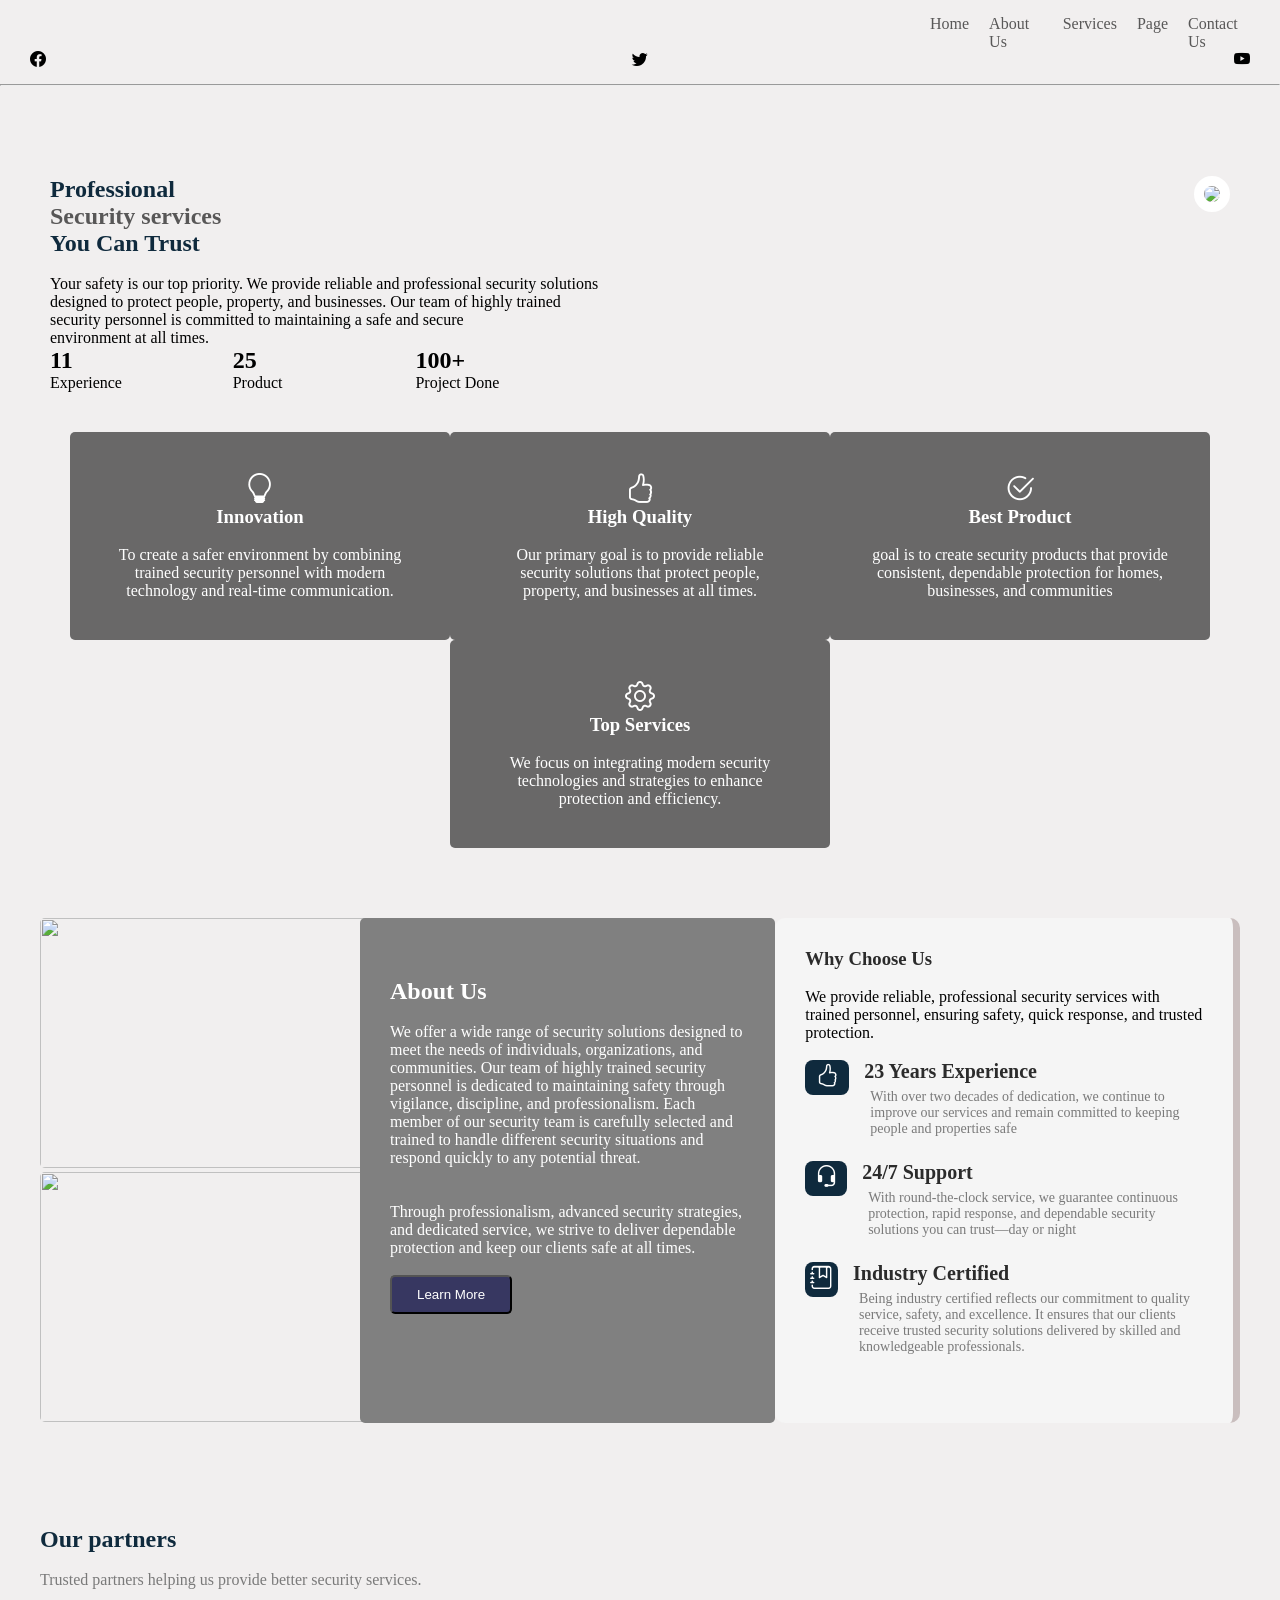
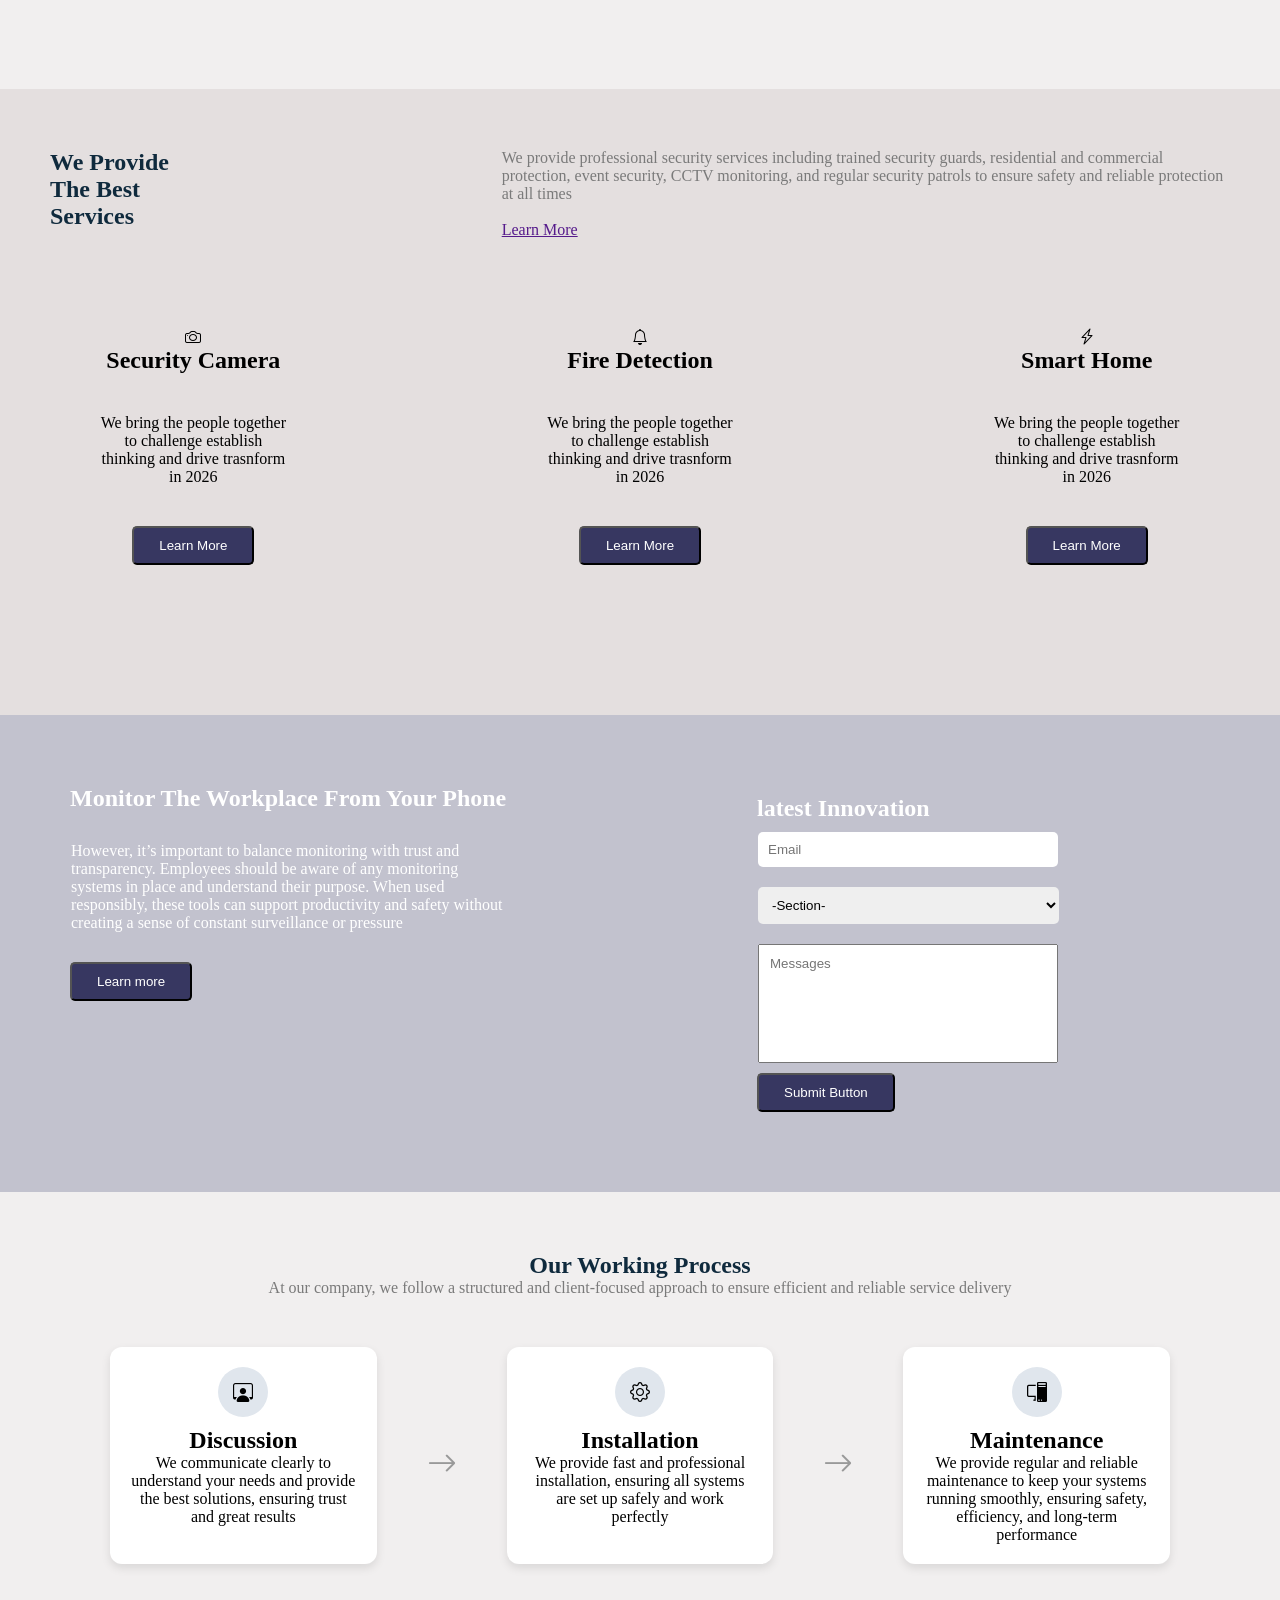
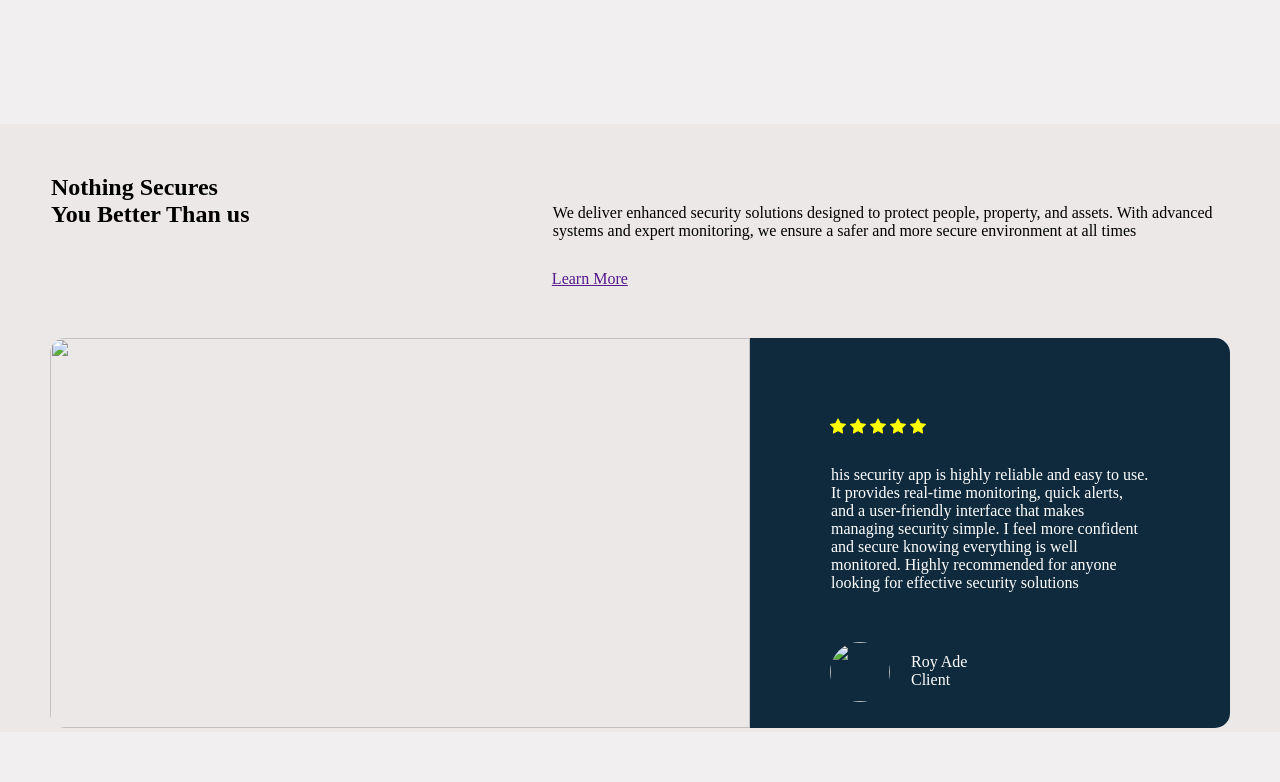
==== index.html @ c4b36328 "Rename security.html to index.html" ====
<!DOCTYPE html>
<html>
    <head>
        <title>security service</title>
        <link rel="stylesheet" href="security.css">
        <link rel="stylesheet" href="https://cdn.jsdelivr.net/npm/bootstrap-icons@1.13.1/font/bootstrap-icons.min.css">
    </head>
    <body>
        <header>
            <nav>
                <ul>
                    <li><a href="#">Home</a></li>
                    <li><a href="#about">About Us</a></li>
                    <li><a href="#services">Services</a></li>
                    <li><a href="#page">Page</a></li>
                    <li><a href="#contact">Contact Us </a></li>
                </ul>
                <!-- logo -->
                    <i class="bi bi-facebook"></i>
                    <i class="bi bi-twitter"></i>
                    <i class="bi bi-youtube"></i>
            </nav>
        </header>
        <hr>

        <section class="pro">
            <div class="demo">
                <h1 class="tec">Professional</h1>
                <h1 class="sec">Security services</h1>
                <h1 class="tec">You Can Trust </h1><br>
                <p>Your safety is our top priority. We provide reliable and professional security solutions<br> designed to protect people, property, and businesses. Our team of highly trained <br>security personnel is committed to maintaining a safe and secure <br>environment at all times.
                </p>
                <div class="grid">
                    <h2>11</h2>
                    <h2>25</h2>
                    <h2> 100+</h2>
                    <P>Experience</P>
                    <P>Product</P>
                    <p>Project Done</p>
                </div>
            </div>
            <div>
                <img src="photo1.jpeg" width="250" class="photo">
            </div>
        </section>

        <section>
            <div class="cards">
                <div class="card">
                    <i class="bi bi-lightbulb"></i><br>
                    <h3>Innovation</h3><br>
                    <p>To create a safer environment by combining trained security personnel with modern technology and real-time communication.</p>
                </div>

                <div class="card">
                    <i class="bi bi-hand-thumbs-up"></i><br>
                    <h3>High Quality</h3><br>
                    <p>Our primary goal is to provide reliable security solutions that protect people, property, and businesses at all times.</p>
                </div>

                <div class="card">
                    <i class="bi bi-check2-circle"></i><br>
                    <h3>Best Product</h3><br>
                    <p>goal is to create security products that provide consistent, dependable protection for homes, businesses, and communities
                    </p>
                </div>

                <div class="card">
                    <i class="bi bi-gear"></i><br>
                    <h3>Top Services</h3><br>
                    <p>We focus on integrating modern security technologies and strategies to enhance protection and efficiency.</p>
                </div>
            </div>
        </section>
        
        <!-- ABOUT US -->
        <section>
            <div class="demo1">
                <div id="demo2">
                    <img src="cctv2.jfif" width="400" class="demo3">
                    <img src="cctv1.jfif" width="400" class="demo3">
                </div>

                <div id="about" class="demo2">
                    <div id="demo2">
                        <h1>About Us</h1><br>
                        <p>
                        We offer a wide range of security solutions designed to meet the needs of individuals, organizations, and communities. Our team of highly trained security personnel is dedicated to maintaining safety through vigilance, discipline, and professionalism. Each member of our security team is carefully selected and trained to handle different security situations and respond quickly to any potential threat.</p><br><br>
                        <p>Through professionalism, advanced security strategies, and dedicated service, we strive to deliver dependable protection and keep our clients safe at all times.</p>
                        <br>
                        <button class="but">Learn More</button>
                    </div>
                </div>
                <div class="demo4">
                    <h3>Why Choose Us</h3><br>
                    <p>We provide reliable, professional security services with trained personnel, ensuring safety, quick response, and trusted protection.
                    </p><br>

                    <div class="inc">
                        <i class="bi bi-hand-thumbs-up" ></i>
                        <div>
                            <h3>23 Years Experience</h3>
                            <p>With over two decades of dedication, we continue to improve our services and remain committed to keeping people and properties safe</p>
                        </div>
                    </div><br>

                    <div class="inc">
                        <i class="bi bi-headset"></i>
                        <div>
                            <h3>24/7 Support</h3>
                            <p>With round-the-clock service, we guarantee continuous protection, rapid response, and dependable security solutions you can trust—day or night</p>
                        </div>
                    </div><br>

                    <div class="inc">
                        <i class="bi bi-journal-bookmark"></i>
                        <div>
                            <h3>Industry Certified</h3>
                            <p>Being industry certified reflects our commitment to quality service, safety, and excellence. It ensures that our clients receive trusted security solutions delivered by skilled and knowledgeable professionals.</p>
                        </div>
                    </div>
                </div>
                </div>
            </div>
        </section>

        <section>
                <div class="gre">
                    <h2 class="tec">Our partners</h2><br>
                    <p>Trusted partners helping us provide better security services.</p>
                </div>
        </section>

         <!-- THE BEST SERVICE -->
        <section class="phe" id="services">
            <div class="non">
                <div class="phy">
                    <h1>We Provide The Best Services</h1>
                </div>
                <div class="phy">
                    <p>We provide professional security services including trained security guards, residential and commercial protection, event security, CCTV monitoring, and regular security patrols to ensure safety and reliable protection at all times<br><br>
                    <a href="">Learn More </a>
                    </p>
                </div>
            </div>
            <div class="the">
                <div class="demo6">
                    <i class="bi bi-camera"></i><br>
                    <h2>Security Camera</h2>
                    <p>We bring the people together to challenge establish thinking and drive trasnform in 2026</p>
                    <button class="but">Learn More</button>
                </div>
                <div class="demo6">
                    <i class="bi bi-bell"></i><br>
                    <h2>Fire Detection</h2>
                    <p>We bring the people together to challenge establish thinking and drive trasnform in 2026</p>
                    <button class="but">Learn More</button>
                </div>
                <div class="demo6">
                    <i class="bi bi-lightning-charge"></i><br>
                    <h2>Smart Home</h2>
                    <p>We bring the people together to challenge establish thinking and drive trasnform in 2026</p>
                    <button class="but">Learn More</button>
                </div>
            </div>
        </section>

        <section>
            <div class="femu">
                <div class="femu2">
                    <h1>Monitor The Workplace From Your Phone</h1>
                    <p>However, it’s important to balance monitoring with trust and transparency. Employees should be aware of any monitoring systems in place and understand their purpose. When used responsibly, these tools can support productivity and safety without creating a sense of constant surveillance or pressure</p>
                    <button class="but">Learn more</button>
                </div>
                <div class="inno">
                    <h1>latest Innovation</h1>
                    <input type="email" placeholder="Email" class="email"><br>
                    <select class="select">
                        <option value="">-Section-</option>
                        <option>night vision technology</option>
                        <option>AI integration</option>
                        <option>edge computing</option>
                    </select><br>
                    <input type="text" placeholder="Messages" class="femu1"><br>
                    <button class="but">Submit Button</button>
                </div>
            </div>
        </section>

        <section class="est">
            
            <div class="ces">
            <h1>Our Working Process</h1>
            <p>At our company, we follow a structured and client-focused approach to ensure efficient and reliable service delivery</p>
            </div>

            <div class="dis">

                <div class="go">
                    <i class="bi bi-person-workspace"></i>
                    <h2>Discussion</h2>
                    <p>We communicate clearly to understand your needs and provide the best solutions, ensuring trust and great results</p>
                </div>
                    
                <div class="arrow"><i class="bi bi-arrow-right"></i></div>

                <div class="go">
                    <i class="bi bi-gear"></i>
                    <h2>Installation</h2>
                    <p>We provide fast and professional installation, ensuring all systems are set up safely and work perfectly</p>
                </div>

                <div class="arrow"><i class="bi bi-arrow-right"></i></div>

                <div class="go">
                    <i class="bi bi-pc-display"></i>
                    <h2>Maintenance</h2>
                    <p>We provide regular and reliable maintenance to keep your systems running smoothly, ensuring safety, efficiency, and long-term performance</p>
                </div>
            </div>
        </section>
        
        <!-- secures better than us -->
        <section class="cols">
            <div class="col">
                <div class="ari">
                    <div>
                        <h1>Nothing Secures You Better Than us</h1>
                    </div>
                    <div>
                        <p>We deliver enhanced security solutions designed to protect people, property, and assets. With advanced systems and expert monitoring, we ensure a safer and more secure environment at all times</p> 
                        <a href="">Learn More </a>
                    </div>
                </div>
                <div class="rev">
                    <div>
                        <img src="downloads1.jfif" class="cus">
                    </div>
                    <div class="pan">
                        <ul>
                            <i class="bi bi-star-fill"></i>
                            <i class="bi bi-star-fill"></i>
                            <i class="bi bi-star-fill"></i>
                            <i class="bi bi-star-fill"></i>
                            <i class="bi bi-star-fill"></i>
                        </ul>
                        <p>his security app is highly reliable and easy to use. It provides real-time monitoring, quick alerts, and a user-friendly interface that makes managing security simple. I feel more confident and secure knowing everything is well monitored. Highly recommended for anyone looking for effective security solutions</p>
                        <div class="pom">
                            <div class="pum">
                                <img src="download.jfif" class="pon">
                                <p>Roy Ade<br>Client</p>
                            </div>
                        </div>
                    </div>
                </div>
            </div>
        </section>

        <!-- solution  -->
        <section>
            
        </section>
    </body>
</html>
---- security.css ----
* {
    padding: 0;
    margin: 0;
    box-sizing: border-box;
}

body {
    background-color: rgb(241, 239, 239);
    color: #000;
}

header {
    padding: 15px 30px;
}

nav {
    display: flex;
    justify-content: space-between;
    flex-wrap: wrap;
}

nav ul {
    padding-left: 900px;
    list-style: none;
    display: flex;
    gap: 20px;
}

nav ul li a {
    color: rgb(88, 87, 87);
    text-decoration: none;
    font-weight: 500;
}

nav ul li a:hover {
    text-decoration: underline;
}

.pro {
    padding: 90px 50px;
    display: flex;
    justify-content: space-between;
}

.sec {
    color: rgb(88, 87, 87);
}

.tec {
    color: #0f2a3d;
}

.photo {
    border-radius: 140px;
    border: 10px solid white;
}

.cloud {
    color: rgb(88, 87, 87);
}

.grid {
    display: grid;
    grid-template-columns: 1fr 1fr 1fr;
}

.cards {
    display: flex;
    justify-content: center;
    flex-wrap: wrap;
    margin-top: -50px;
}

.card {
    text-align: center;
    background: rgb(105, 104, 104);
    padding: 40px;
    width: 380px;
    color: white;
    border-radius: 5px;
}

.card i {
    font-size: 30px;
}

.card:hover {
    background: rgb(55, 55, 97);
    transform: scale(1.1);
    border-radius: 10px;
}

.demo1 {
    margin: 70px 40px;
    display: flex;

}

.demo2:hover {
    background: rgb(105, 104, 104);
    transform: scale(1.1);
    border-radius: 17px;
}

.demo2 {
    padding: 60px 30px;
    width: 800px;
    background: gray;
    color: white;
    border-radius: 5px;
    height: 505px;
}

.but {
    padding: 10px 25px;
    border-radius: 5px;
    color: white;
    background: rgb(55, 55, 97);
}

.demo3 {
    border-radius: 5px;
    height: 250px;
    margin-right: -80px;

}

.demo4 {
    border-right: 7px solid rgb(201, 190, 190);
    border-radius: 10px;
    padding: 30px;
    background: whitesmoke;
    height: 505PX;
}

.demo4 h3 {
    color: #2b2b2b;
}

.demo4:hover {
    transform: scale(1.1);
}

.inc {
    display: flex;
    align-items: flex-start;
    gap: 15px;
    max-width: 400px;
}

.inc i {
    width: 90px;
    height: 35px;
    background: #0f2a3d;
    color: white;
    display: flex;
    text-align: center;
    justify-content: center;
    border-radius: 8px;
    font-size: 23px;
    padding: 4px;
}

.inc h3 {
    margin: 0;
    font-size: 20px;
    font-weight: 600;
    color: #2b2b2b;
}

.inc p {
    margin: 6px;
    font-size: 14px;
    color: #7a7a7a;
}

.gre {
    margin: 100px 40px;
}

.gre p {
    color: #7a7a7a;
}

.phe {
    background: rgb(228, 223, 223);
    padding: 60px 50px;
}

.non {
    display: flex;
    gap: 300px;
}

.the {
    display: flex;
    justify-content: center;
    gap: 200px;
    margin: 20px;
}

.phy p {
    color: #7a7a7a;
}

.phy h1 {
    color: #0f2a3d;
}

.demo6 p {
    padding: 40px 30px;
}

.demo6 {
    padding: 70px 0px;
    text-align: center;
    width: 310px;
}

.demo6:hover {
    background: rgb(105, 104, 104);
    color: white;
    border-radius: 160px;
    border: white solid 5px;

}

.femu {
    display: flex;
    background: rgb(194, 194, 206);
    padding: 20px;
}

.femu h1 {
    color: white;
}

.femu p {
    color: white;
    margin: 30px 1px;
}

.femu1 {
    width: 300px;
    margin: 10px 1px;
    padding: 10px;
    padding-bottom: 90px;
}

.femu2 {
    padding: 50px;
}

.email {
    width: 300px;
    padding: 10px;
    border-radius: 5px;
    border: white 2px;
    margin: 10px 1px;

}

.select {
    padding: 10px;
    padding-right: 136px;
    border-radius: 5px;
    border: white 2px;
    margin: 10px 1px;
}

.inno {
    margin: 60px 200px;
}

.opt {
    text-align: center;
}

.ces {
    text-align: center;
}

.ces h1 {
    color: #0f2a3d;
}

.ces p {
    color: #7a7a7a;
}

.est {
    padding: 60px;
}

.dis {
    display: flex;
    text-align: center;
    justify-content: center;
}

.go {
    margin: 50px;
    padding: 20px;
    background: #ffffff;
    width: 300px;
    border-radius: 12px;
    box-shadow: 0 4px 10px rgb(0, 0, 0, 0.1);
    transition: 0.3s;
    text-align: center;
}

.go i {
    width: 50px;
    height: 50px;
    margin: 0 auto 10px;
    background: #e0e6ed;
    border-radius: 50%;
    display: flex;
    align-items: center;
    justify-content: center;
    font-size: 20px;
}

.arrow {
    margin-top: 150px;
    font-size: 30px;
    color: #999;
}

/* secures better than us */
.cols{
    background: rgb(236, 232, 232);
}
.ari {
    display: flex;
    gap: 300px;
    padding: 50px 1px;
}

.cus {
    height: 390px;
    width: 700px;
    border-top-left-radius: 15px;
    border-bottom-left-radius: 15px;
}

.col {
    margin: 50px;
}

.col p {
    margin: 30px 1px;
}

.rev {
    display: flex;
}

.pan {
    padding: 80px;
    background: #0f2a3d;
    color: white;
    height: 390px;
    border-top-right-radius: 15px;
    border-bottom-right-radius: 15px;
}

.pan i {
    color: yellow;
}

.pon {
    height: 60px;
    width: 60px;
    border-radius: 50%;
    margin-top: 20px;
}

.pom {
    display: flex;
}

.pum {
    display: flex;
}
.pum p{
    padding: 1px 20px;
}
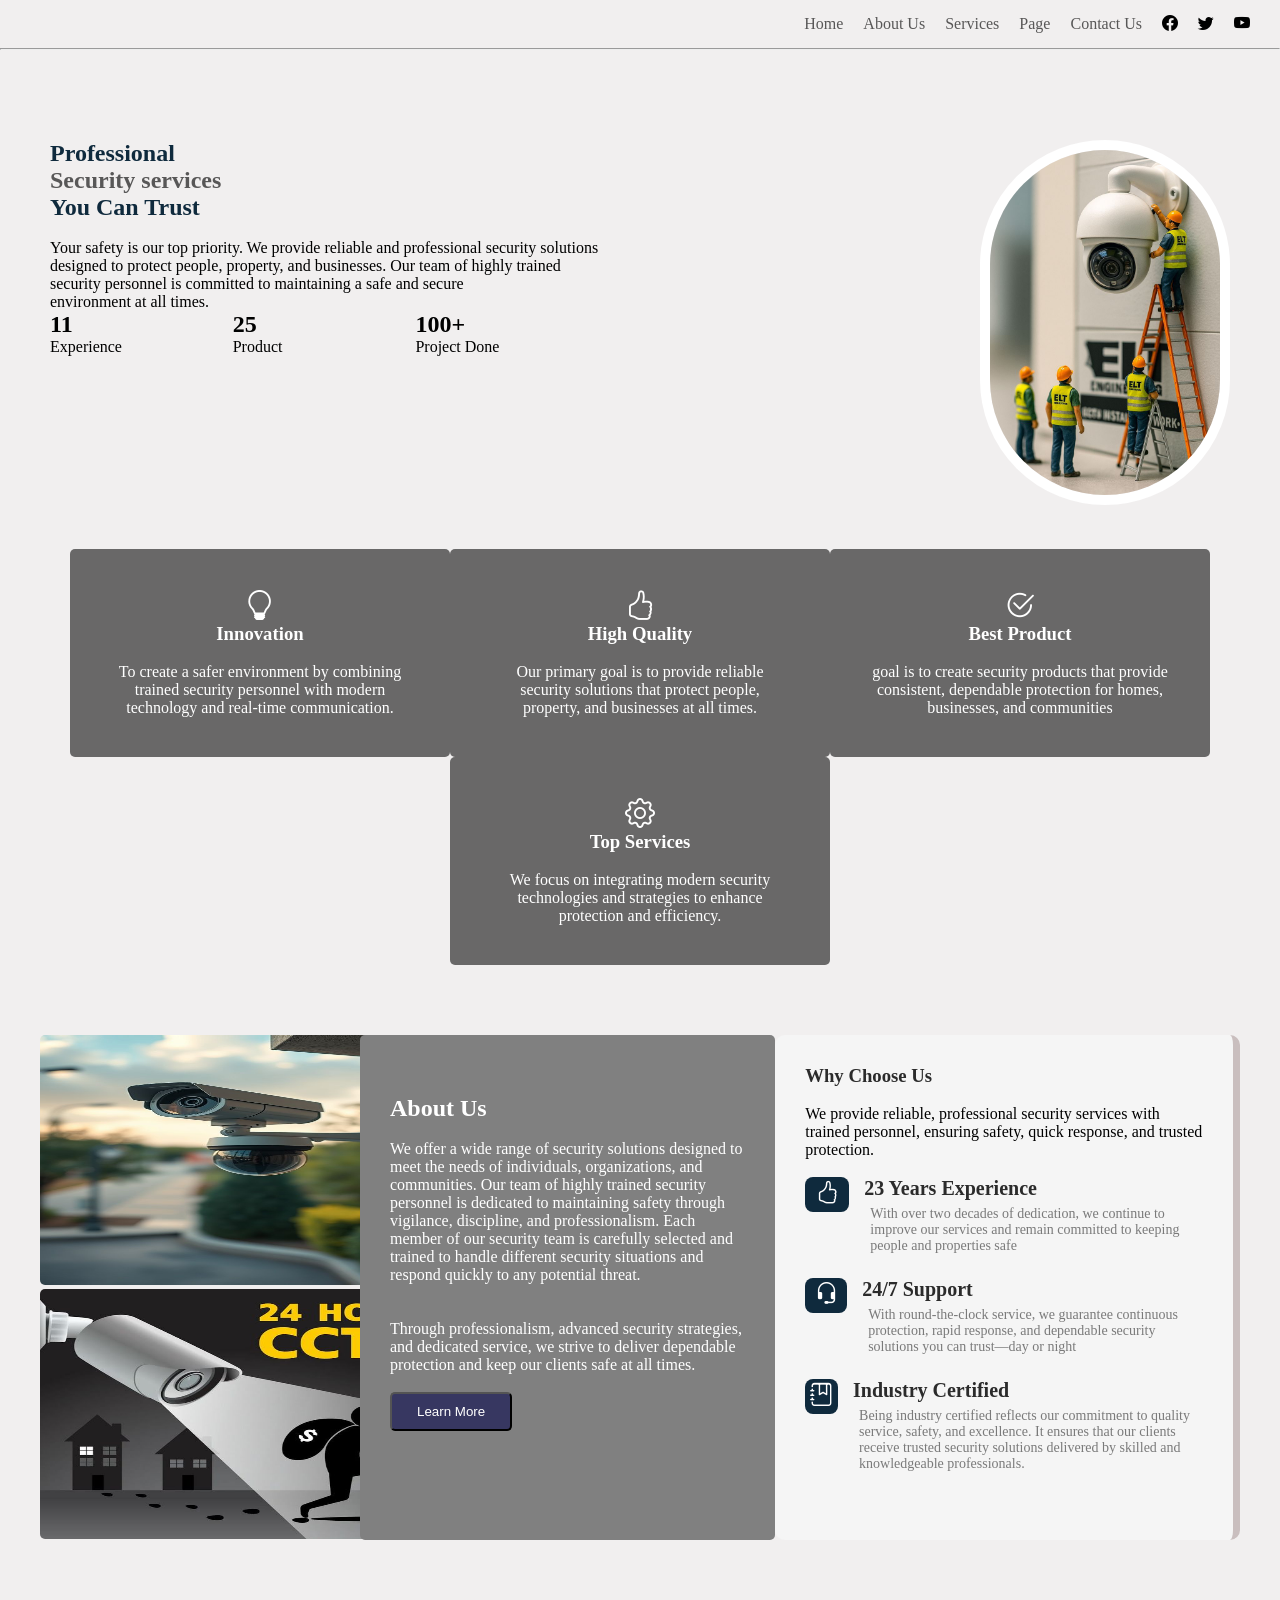
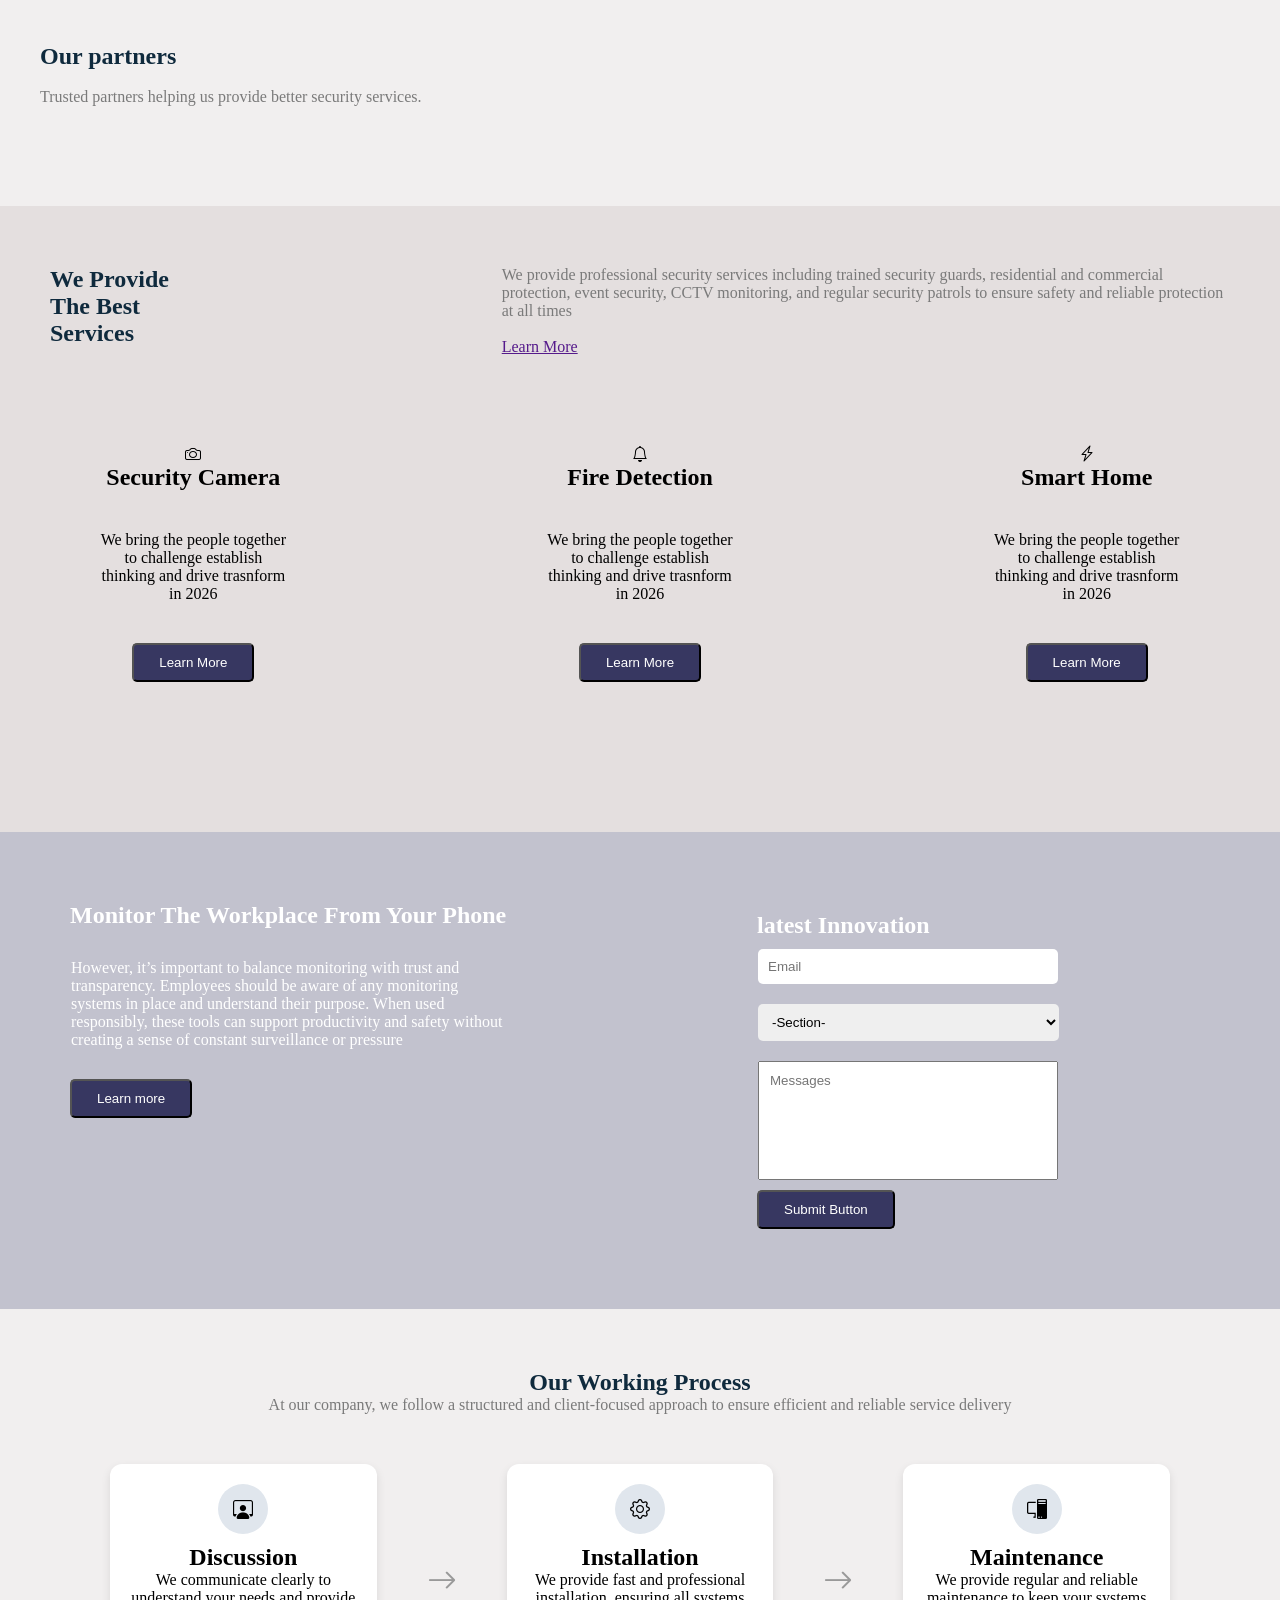
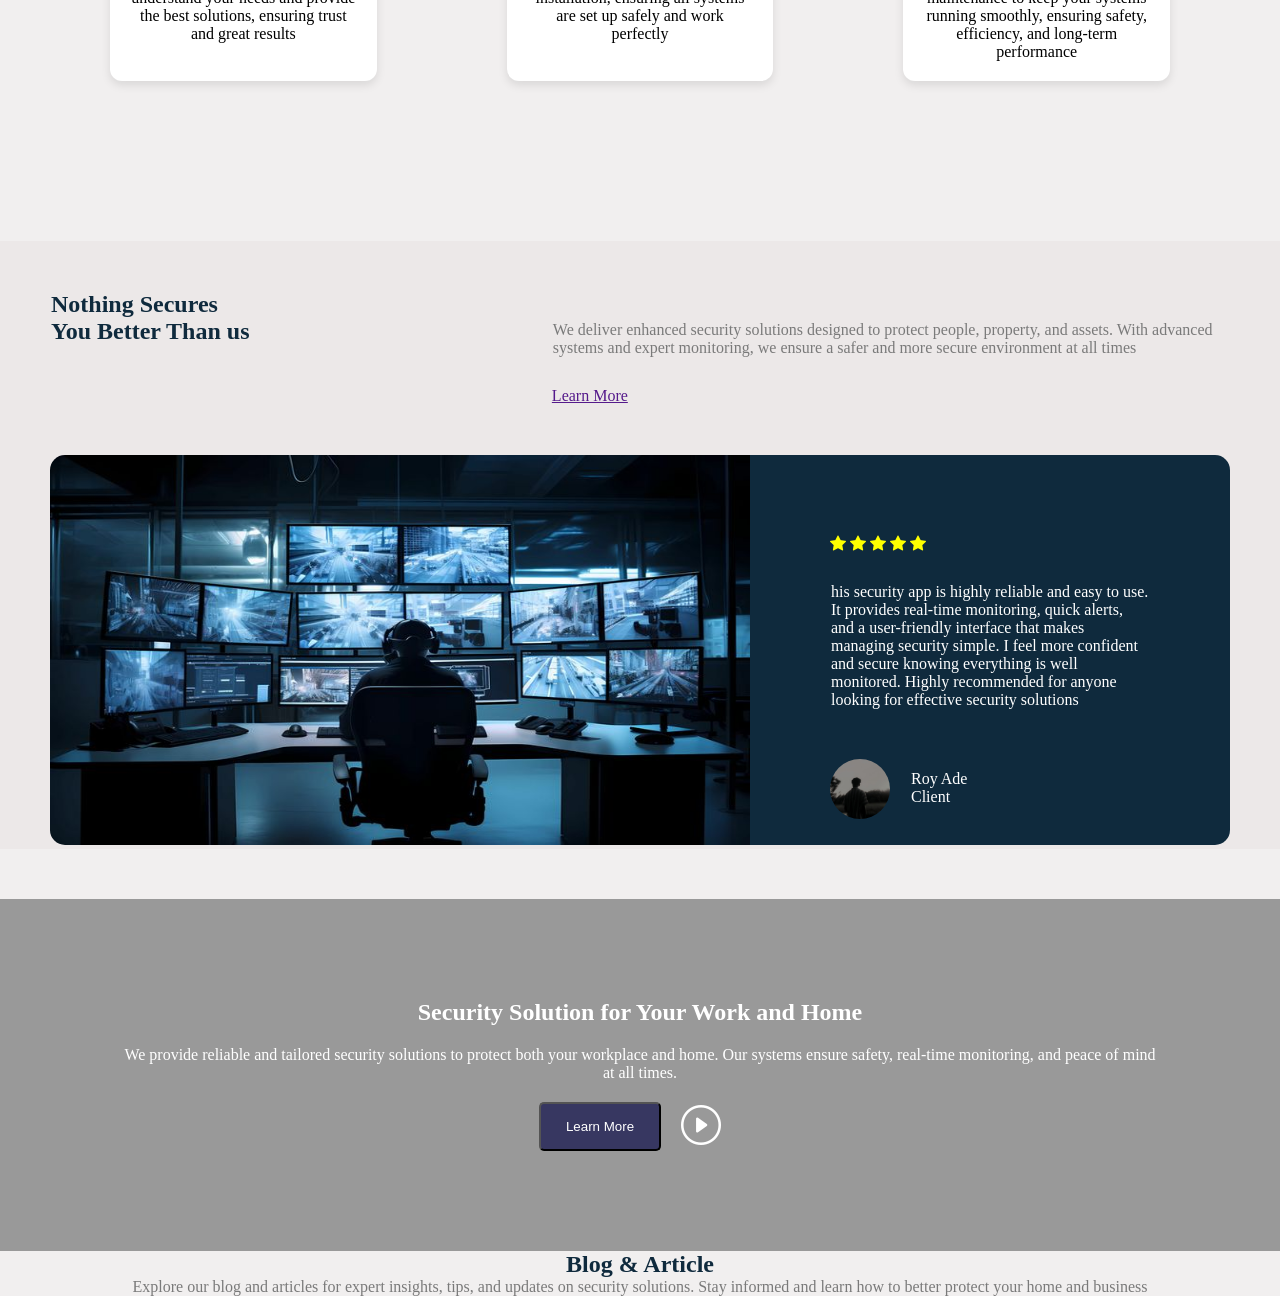
==== commit e83f60cd: "Add files via upload" ====
--- a/index.html
+++ b/index.html
@@ -14,15 +14,14 @@
                     <li><a href="#services">Services</a></li>
                     <li><a href="#page">Page</a></li>
                     <li><a href="#contact">Contact Us </a></li>
+                    <li><i class="bi bi-facebook"></i></li>
+                    <li><i class="bi bi-twitter"></i></li>
+                    <li><i class="bi bi-youtube"></i></li>
                 </ul>
-                <!-- logo -->
-                    <i class="bi bi-facebook"></i>
-                    <i class="bi bi-twitter"></i>
-                    <i class="bi bi-youtube"></i>
             </nav>
         </header>
         <hr>
-
+        <!-- Home -->
         <section class="pro">
             <div class="demo">
                 <h1 class="tec">Professional</h1>
@@ -43,7 +42,8 @@
                 <img src="photo1.jpeg" width="250" class="photo">
             </div>
         </section>
-
+         
+        <!-- Quality -->
         <section>
             <div class="cards">
                 <div class="card">
@@ -73,7 +73,7 @@
             </div>
         </section>
         
-        <!-- ABOUT US -->
+        <!-- About us -->
         <section>
             <div class="demo1">
                 <div id="demo2">
@@ -131,7 +131,7 @@
                 </div>
         </section>
 
-         <!-- THE BEST SERVICE -->
+         <!-- The best service -->
         <section class="phe" id="services">
             <div class="non">
                 <div class="phy">
@@ -164,7 +164,8 @@
                 </div>
             </div>
         </section>
-
+        
+        <!-- Monitor -->
         <section>
             <div class="femu">
                 <div class="femu2">
@@ -187,6 +188,8 @@
             </div>
         </section>
 
+        <!-- Our Working Process -->
+
         <section class="est">
             
             <div class="ces">
@@ -229,7 +232,7 @@
                     </div>
                     <div>
                         <p>We deliver enhanced security solutions designed to protect people, property, and assets. With advanced systems and expert monitoring, we ensure a safer and more secure environment at all times</p> 
-                        <a href="">Learn More </a>
+                        <a href="">Learn More</a>
                     </div>
                 </div>
                 <div class="rev">
@@ -257,8 +260,29 @@
         </section>
 
         <!-- solution  -->
-        <section>
-            
+        <section class="solut">
+            <div class="solu">
+                <h1>Security Solution for Your Work and Home</h1>
+                <p>We provide reliable and tailored security solutions to protect both your workplace and home. Our systems ensure safety, real-time monitoring, and peace of mind at all times.
+                </p>
+                <div class="low">
+                    <button class="but">Learn More</button>
+                    <i class="bi bi-play-circle"></i>
+                </div>
+            </div>     
+        </section>
+        
+        <!-- Article -->
+        <section>
+            <div class="art">
+                <h1>Blog & Article</h1>
+                <p>Explore our blog and articles for expert insights, tips, and updates on security solutions. Stay informed and learn how to better protect your home and business</p>
+            </div>
+            <div>
+                <div>
+
+                </div>
+            </div>
         </section>
     </body>
-</html>
+</html>
--- a/security.css
+++ b/security.css
@@ -8,34 +8,34 @@
     background-color: rgb(241, 239, 239);
     color: #000;
 }
-
+ /* header */
 header {
     padding: 15px 30px;
 }
 
 nav {
     display: flex;
-    justify-content: space-between;
+    justify-content: right;
     flex-wrap: wrap;
 }
 
 nav ul {
-    padding-left: 900px;
     list-style: none;
     display: flex;
     gap: 20px;
 }
-
 nav ul li a {
     color: rgb(88, 87, 87);
     text-decoration: none;
     font-weight: 500;
 }
-
+.head{
+    justify-content: space-between;
+}
 nav ul li a:hover {
     text-decoration: underline;
 }
-
+/* head */
 .pro {
     padding: 90px 50px;
     display: flex;
@@ -63,7 +63,7 @@
     display: grid;
     grid-template-columns: 1fr 1fr 1fr;
 }
-
+ /* Quality */
 .cards {
     display: flex;
     justify-content: center;
@@ -89,7 +89,7 @@
     transform: scale(1.1);
     border-radius: 10px;
 }
-
+/* About us */
 .demo1 {
     margin: 70px 40px;
     display: flex;
@@ -181,7 +181,7 @@
 .gre p {
     color: #7a7a7a;
 }
-
+/* The best service */
 .phe {
     background: rgb(228, 223, 223);
     padding: 60px 50px;
@@ -224,7 +224,7 @@
     border: white solid 5px;
 
 }
-
+/* Monitor */
 .femu {
     display: flex;
     background: rgb(194, 194, 206);
@@ -275,7 +275,7 @@
 .opt {
     text-align: center;
 }
-
+/* Our Working Process */
 .ces {
     text-align: center;
 }
@@ -336,7 +336,12 @@
     gap: 300px;
     padding: 50px 1px;
 }
-
+.ari h1{
+    color: #0f2a3d;
+}
+.ari p{
+    color: #7a7a7a;
+}
 .cus {
     height: 390px;
     width: 700px;
@@ -385,4 +390,35 @@
 }
 .pum p{
     padding: 1px 20px;
+}
+/* solution */
+.solut{
+    background: #999;
+    color: white;
+}
+.solu{
+    text-align: center;
+    padding: 100px;
+}
+.solu p{
+    padding: 20px;
+}
+.low{
+    display: flex;
+    justify-content: center;
+
+}
+.low i{
+    font-size: 40px;
+    padding: 1px 20px;
+}
+/* Article */
+.art{
+    text-align: center;
+}
+.art h1{
+    color: #0f2a3d;
+}
+.art p{
+    color: #7a7a7a;
 }
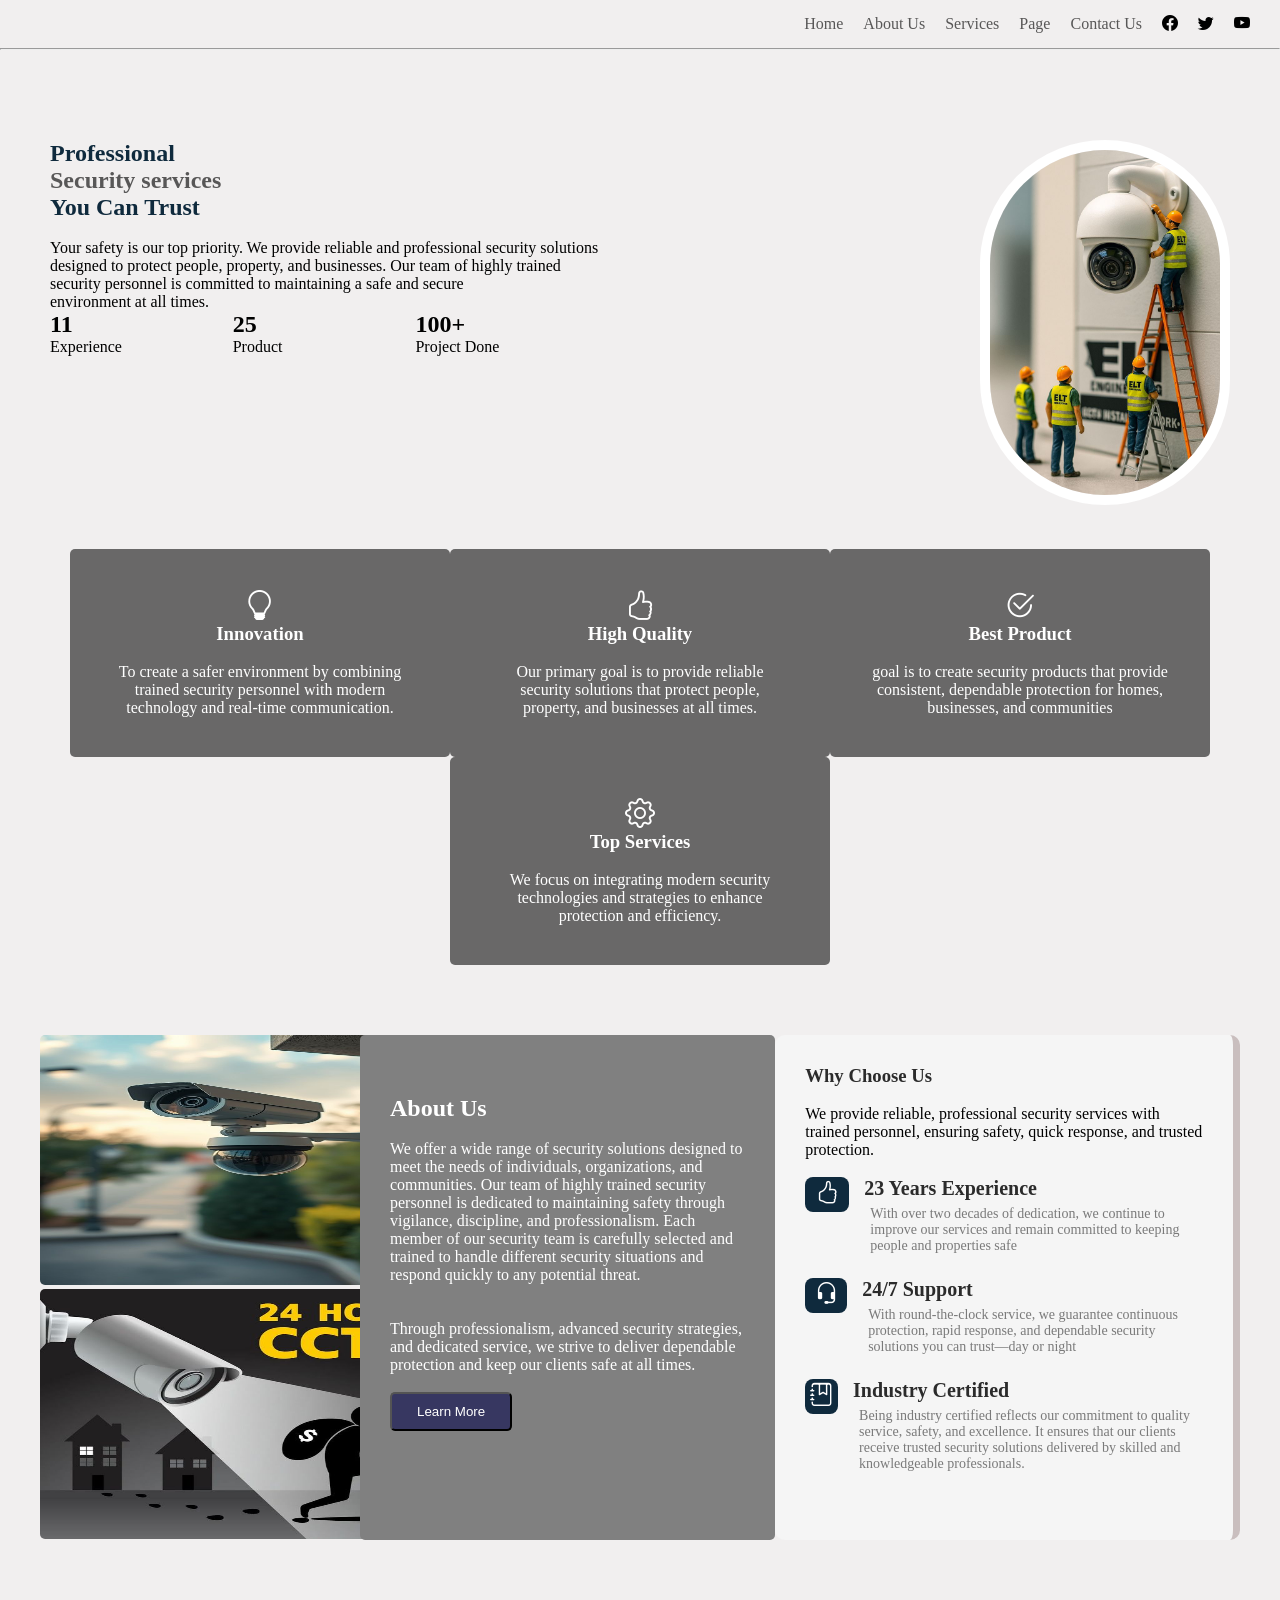
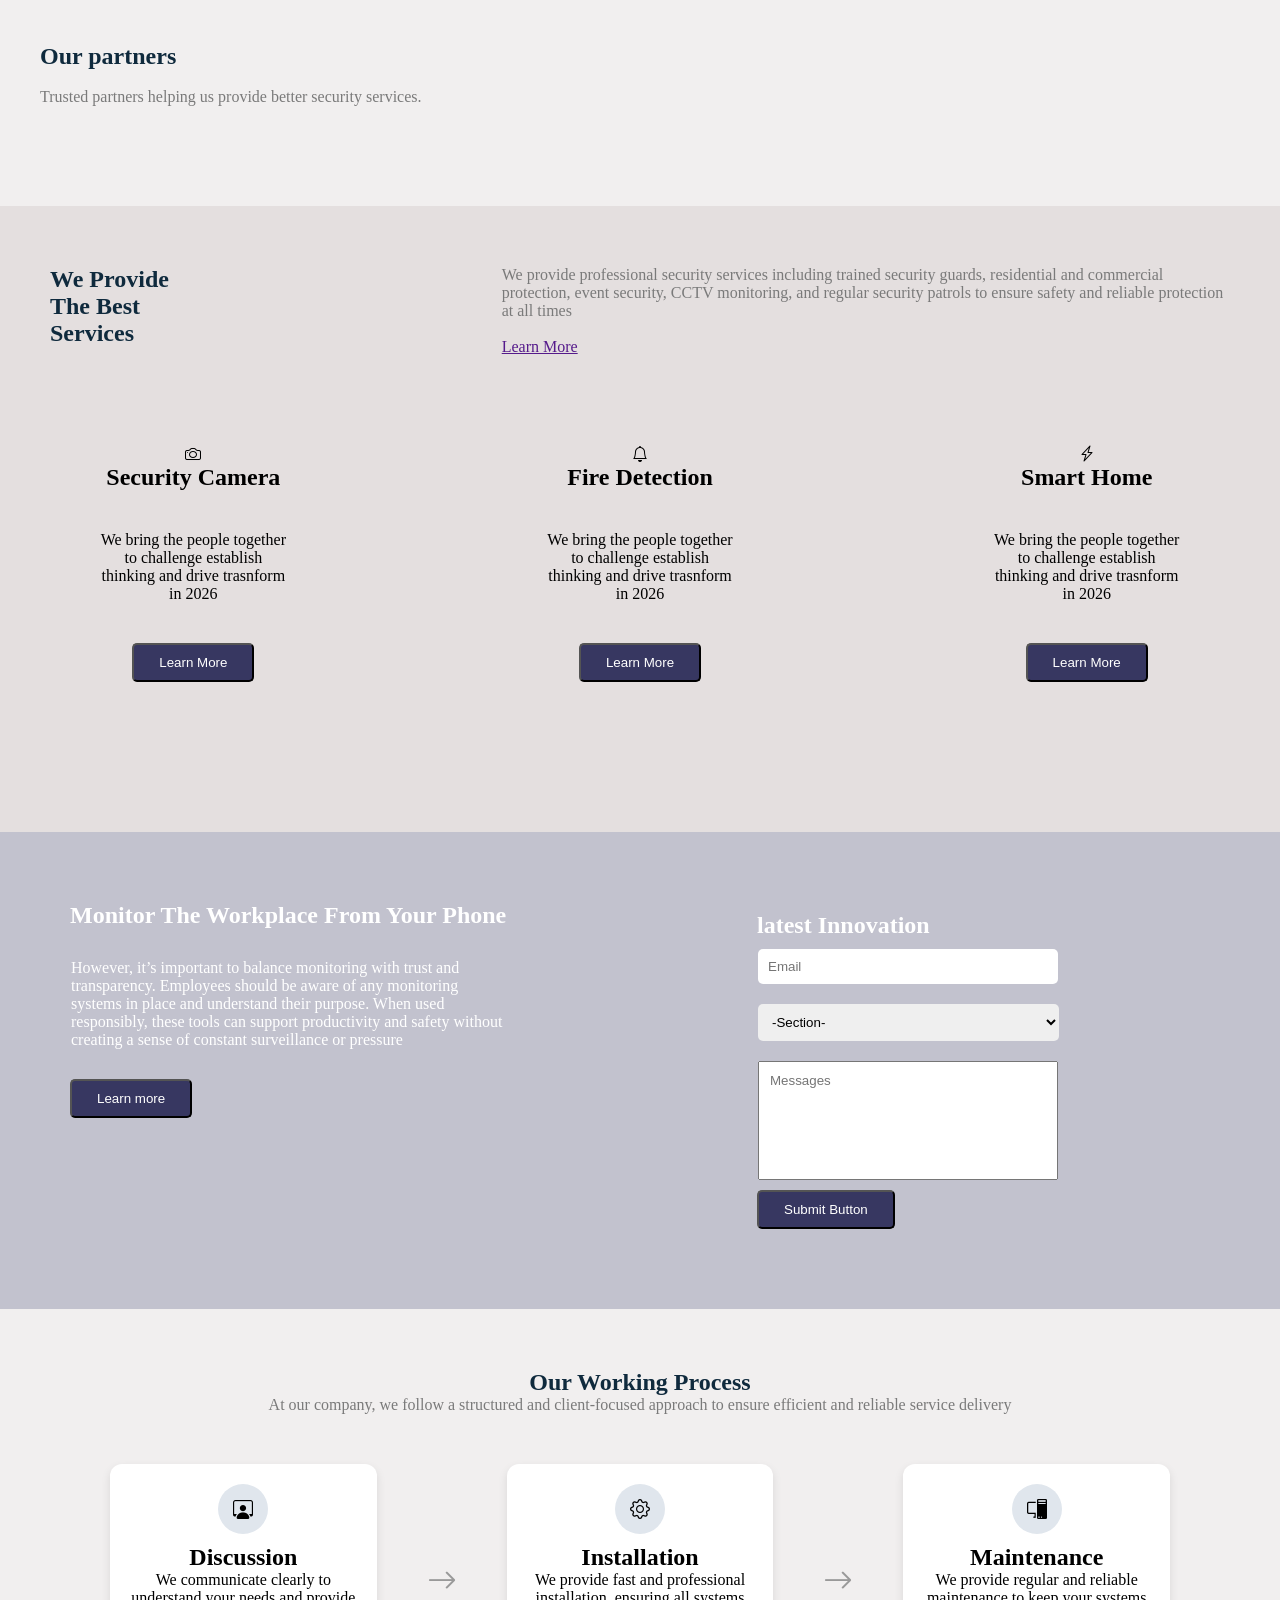
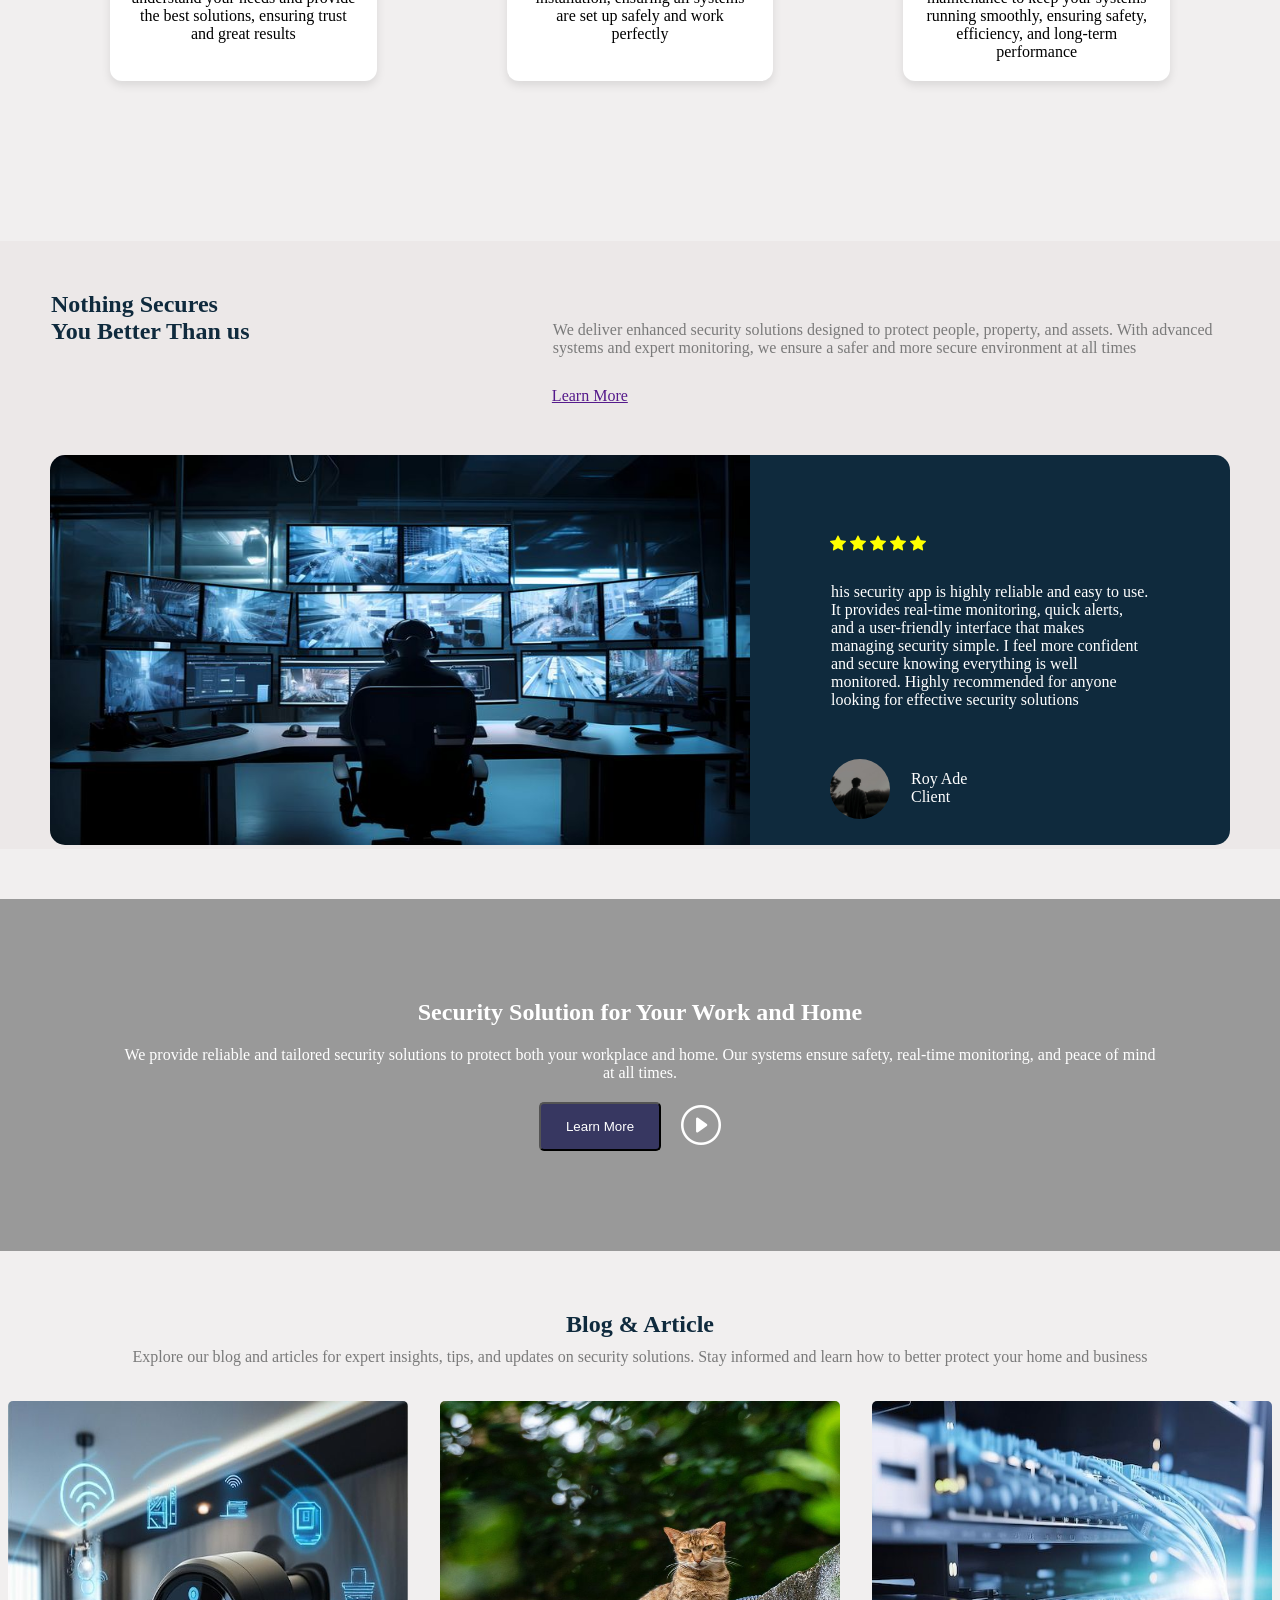
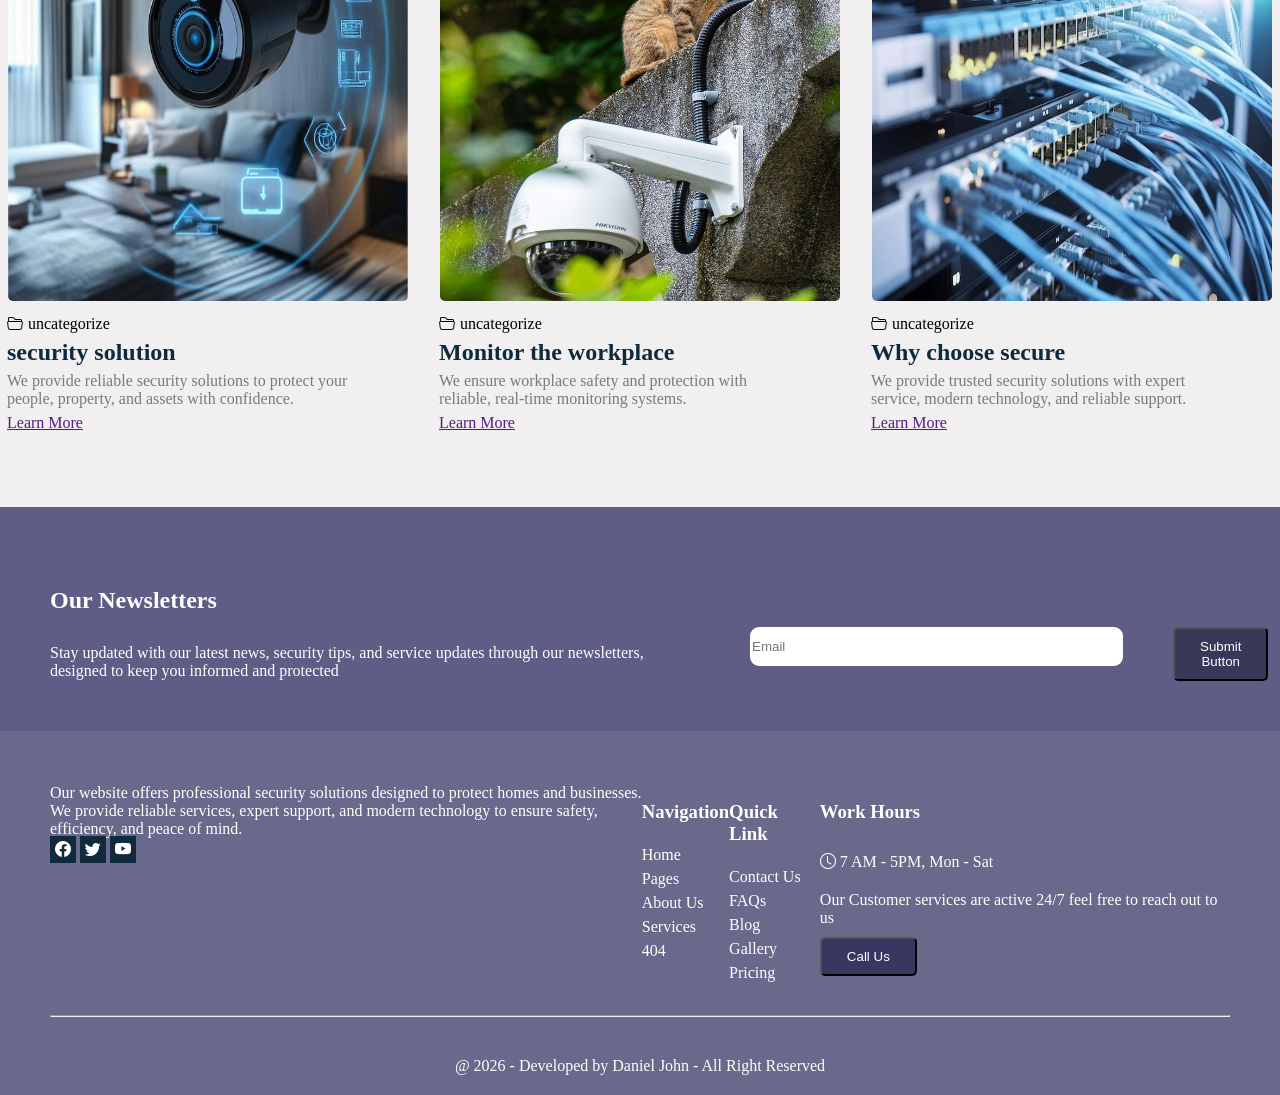
==== commit 50c17022: "Add files via upload" ====
--- a/index.html
+++ b/index.html
@@ -224,7 +224,7 @@
         </section>
         
         <!-- secures better than us -->
-        <section class="cols">
+        <section class="cols" id="page">
             <div class="col">
                 <div class="ari">
                     <div>
@@ -273,16 +273,110 @@
         </section>
         
         <!-- Article -->
-        <section>
+        <section class="kan">
             <div class="art">
                 <h1>Blog & Article</h1>
                 <p>Explore our blog and articles for expert insights, tips, and updates on security solutions. Stay informed and learn how to better protect your home and business</p>
             </div>
-            <div>
+            <div class="stms">
+                <div class="stm">
+                    <img src="cctvphoto2.jfif" class="bug">
+                    <div class="apex">
+                        <i class="bi bi-folder2-open"></i>
+                        <p>uncategorize</p>
+                    </div>
+                    <div class="lam">
+                        <h2>security solution</h2>
+                        <p>We provide reliable security solutions to protect your people, property, and assets with confidence.</p>
+                        <a href="">Learn More </a>
+                    </div>
+                </div>
+
+                <div class="stm">
+                    <img src="jimmy-chan.jfif" class="bug">
+                    <div class="apex">
+                    <i class="bi bi-folder2-open"></i>
+                    <p>uncategorize</p>
+                    </div>
+                    <div class="lam">
+                        <h2>Monitor the workplace</h2>
+                        <p>We ensure workplace safety and protection with reliable, real-time monitoring systems.</p>
+                        <a href="">Learn More </a>
+                    </div>
+                </div>
+
+                <div class="stm">
+                    <img src="cctvphoto.jfif" class="bug">
+                    <div class="apex">
+                    <i class="bi bi-folder2-open"></i>
+                    <p>uncategorize</p>
+                    </div>
+                    <div class="lam">
+                        <h2>Why choose secure</h2>
+                        <p>We provide trusted security solutions with expert service, modern technology, and reliable support.</p>
+                        <a href="">Learn More </a>
+                    </div>
+                </div>
+            </div>
+        </section>
+
+        <!-- News -->
+        <section>
+            <div class="news">
+                <div class="nes">
+                    <h1>Our Newsletters</h1>
+                    <p>Stay updated with our latest news, security tips, and service updates through our newsletters, designed to keep you informed and protected</p>
+                </div>
+
                 <div>
-
-                </div>
-            </div>
-        </section>
+                    <input type="email" placeholder="Email" class="inp">
+                </div>
+
+                <div>
+                    <button class="buts">Submit Button</button>
+                </div>
+            </div>
+        </section>
+
+        <!-- Footer -->
+         <footer id="contactus">
+            <div class="foot">
+                <div class="ffot" id="ffot">
+                    <p>Our website offers professional security solutions designed to protect homes and businesses. We provide reliable services, expert support, and modern technology to ensure safety, efficiency, and peace of mind.</p>
+                    <i class="bi bi-facebook"></i>
+                    <i class="bi bi-twitter"></i>
+                    <i class="bi bi-youtube"></i>
+                </div>
+
+                <div class="ffot">
+                    <h3>Navigation</h3>
+                    <p>Home</p>
+                    <p>Pages</p>
+                    <p>About Us</p>
+                    <p>Services</p>
+                    <p>404</p>
+                </div>
+
+                <div class="ffot">
+                    <h3>Quick Link</h3>
+                    <p>Contact Us</p>
+                    <p>FAQs</p>
+                    <p>Blog</p>
+                    <p>Gallery</p>
+                    <p>Pricing</p>
+                </div>
+
+                <div class="ffot" id="fit">
+                    <h3>Work Hours</h3>
+                    <p><i class="bi bi-clock"></i> 7 AM - 5PM, Mon - Sat</p>
+                    <p>Our Customer services are active 24/7 feel free to reach out to us</p>
+                    <button class="but">Call Us</button>
+                </div>
+            </div>
+            <hr>
+            <div class="end">
+                @ 2026 - Developed by Daniel John - All Right Reserved
+            </div>
+         </footer>
     </body>
 </html>
--- a/security.css
+++ b/security.css
@@ -8,6 +8,13 @@
     background-color: rgb(241, 239, 239);
     color: #000;
 }
+/* Buttons */
+.but {
+    padding: 10px 25px;
+    border-radius: 5px;
+    color: white;
+    background: rgb(55, 55, 97);
+}
  /* header */
 header {
     padding: 15px 30px;
@@ -110,14 +117,6 @@
     border-radius: 5px;
     height: 505px;
 }
-
-.but {
-    padding: 10px 25px;
-    border-radius: 5px;
-    color: white;
-    background: rgb(55, 55, 97);
-}
-
 .demo3 {
     border-radius: 5px;
     height: 250px;
@@ -413,6 +412,9 @@
     padding: 1px 20px;
 }
 /* Article */
+.kan{
+    padding: 60px;
+}
 .art{
     text-align: center;
 }
@@ -421,4 +423,96 @@
 }
 .art p{
     color: #7a7a7a;
+    margin: 10px;
+}
+.apex{
+    display: flex;
+    gap: 5px;
+}
+.stms{
+    display: flex;
+    justify-content: center;
+}
+.bug{
+    width: 400px;
+    height: 500px;
+    border-radius: 5px;
+    margin: 10px 1px;
+}
+.lam{
+    width: 350px;
+}
+.lam h2{
+    color: #0f2a3d;
+    margin: 6px 0px;
+}
+.lam p{
+    color: #7a7a7a;
+    margin: 6px 0px;
+}
+.stm{
+    margin: 15px;
+}
+/* News */
+.news{
+    display: flex;
+    gap: 50px;
+    padding: 50px;
+    background: rgb(93, 93, 134);
+    color: white;
+}
+.nes h1{
+     margin: 30px 0px;
+}
+.nes p{
+    width: 650px;
+}
+.inp{
+    padding-right: 200px;
+    padding-bottom: 10px;
+    padding-top: 10px;
+    margin-top: 70px;
+    border: solid white 2px;
+    border-radius: 9px;
+    color: white;
+}
+.buts{
+    padding: 10px 25px;
+    border-radius: 5px;
+    color: white;
+    background: rgb(56, 56, 88);
+    margin-top: 70px;
+}
+/* footer */
+footer{
+    padding: 20px  50px;
+    color: white;
+    background: rgb(105, 105, 139);
+}
+.foot{
+    display: flex;
+    justify-content: space-between;
+    padding: 30px 0px;
+}
+#ffot{
+    width: 600px;
+}
+#ffot i{
+    background: #0f2a3d;
+    padding: 5px;
+    gap: 1px;
+    margin: 10px 0px;
+}
+.ffot h3{
+    padding: 20px 0px;
+}
+.ffot p{
+    padding: 3px 0px;
+}
+#fit p{
+    padding: 10px 0px;
+}
+.end{
+    text-align: center;
+    padding-top: 40px;
 }
